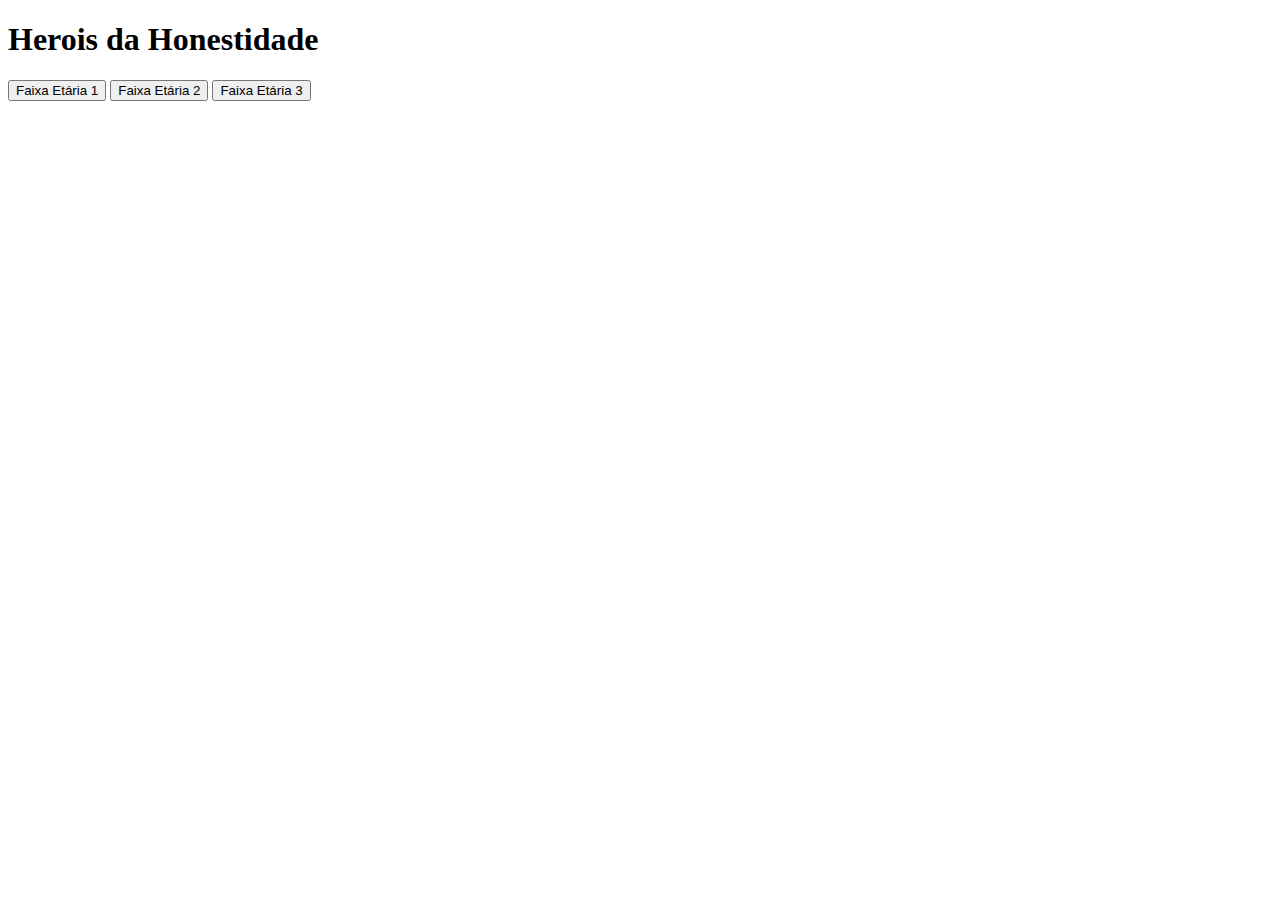
==== index.html @ 6f4913da "fix change html files name to index" ====
<!DOCTYPE html>
<html lang="en">
<head>
    <meta charset="UTF-8">
    <meta name="viewport" content="width=device-width, initial-scale=1.0">
    <meta http-equiv="X-UA-Compatible" content="ie=edge">
    <title>Document</title>
</head>
<body>
    <h1>Herois da Honestidade</h1>
    <button onclick="window.location.replace('./interface/quiz/index.html?faixaetaria=0')">Faixa Etária 1</button>
    <button onclick="window.location.replace('./interface/quiz/index.html?faixaetaria=1')">Faixa Etária 2</button>
    <button onclick="window.location.replace('./interface/quiz/index.html?faixaetaria=2')">Faixa Etária 3</button>
</body>
</html>
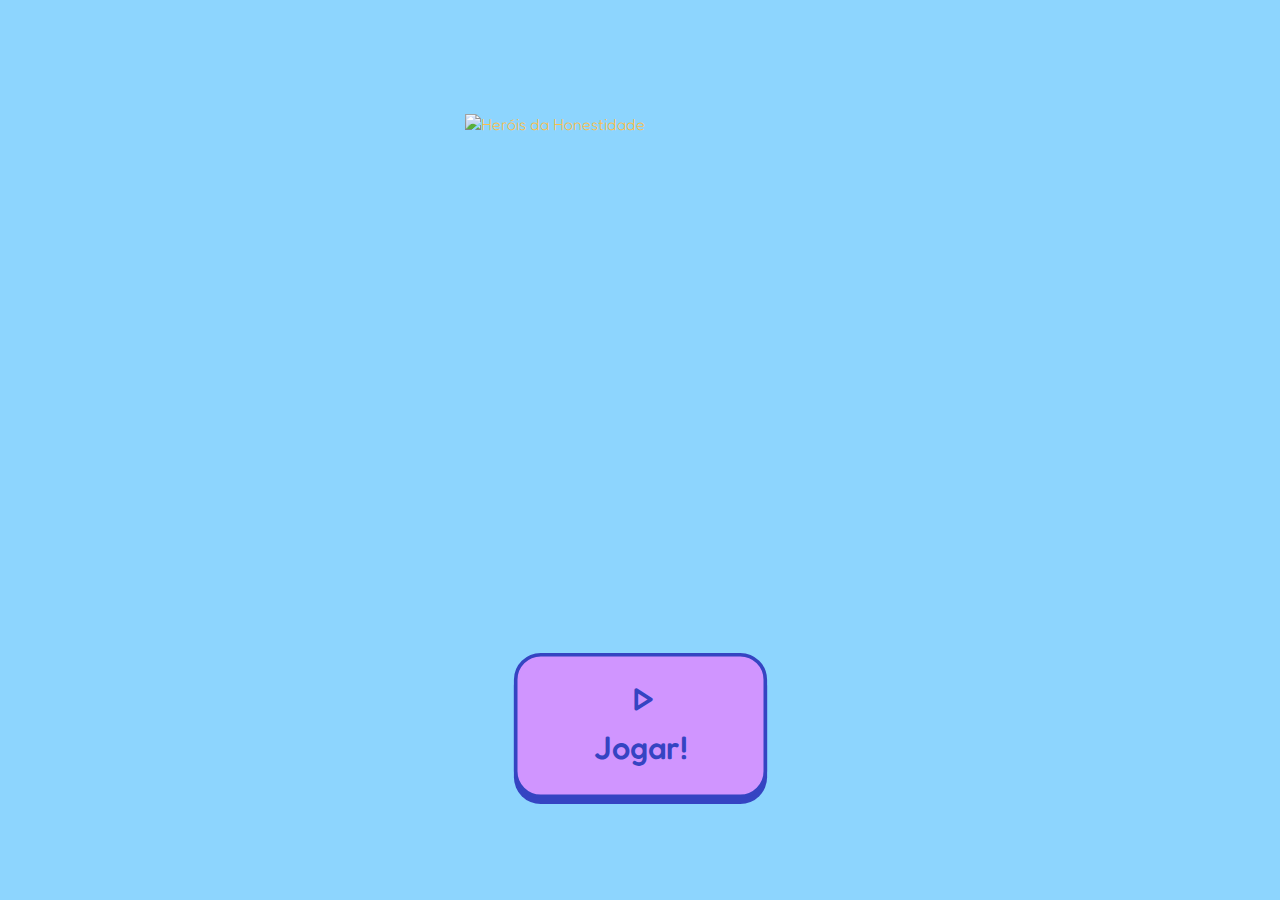
==== commit 2ec33e46: "adicionado interface e animações" ====
--- a/index.html
+++ b/index.html
@@ -1,15 +1,50 @@
 <!DOCTYPE html>
 <html lang="en">
-<head>
-    <meta charset="UTF-8">
-    <meta name="viewport" content="width=device-width, initial-scale=1.0">
-    <meta http-equiv="X-UA-Compatible" content="ie=edge">
+  <head>
+    <meta charset="UTF-8" />
+    <meta name="viewport" content="width=device-width, initial-scale=1.0" />
+    <meta http-equiv="X-UA-Compatible" content="ie=edge" />
     <title>Document</title>
-</head>
-<body>
-    <h1>Herois da Honestidade</h1>
-    <button onclick="window.location.replace('./interface/quiz/index.html?faixaetaria=0')">Faixa Etária 1</button>
-    <button onclick="window.location.replace('./interface/quiz/index.html?faixaetaria=1')">Faixa Etária 2</button>
-    <button onclick="window.location.replace('./interface/quiz/index.html?faixaetaria=2')">Faixa Etária 3</button>
-</body>
-</html>+    <link rel="stylesheet" href="style.css" />
+    <link
+      rel="stylesheet"
+      href="https://fonts.googleapis.com/css2?family=Material+Symbols+Rounded:opsz,wght,FILL,GRAD@48,400,1,0" />
+  </head>
+  <body>
+    <div class="main">
+      <div class="home-screen">
+        <img src="./img/logo2.svg" alt="Heróis da Honestidade" />
+        <button id="play-btn" onclick="showAges()">
+          <span class="material-symbols-rounded"> play_arrow </span>Jogar!
+        </button>
+
+        <div id="age-buttons">
+          <h2>Qual é a sua idade?</h2>
+          <button
+            class="age-btn"
+            onclick="window.location.replace('./interface/quiz/index.html?faixaetaria=0')">
+            4 a 6 anos
+          </button>
+          <button
+            class="age-btn"
+            onclick="window.location.replace('./interface/quiz/index.html?faixaetaria=1')">
+            7 a 9 anos
+          </button>
+          <button
+            class="age-btn"
+            onclick="window.location.replace('./interface/quiz/index.html?faixaetaria=2')">
+            10 a 12 anos
+          </button>
+        </div>
+      </div>
+    </div>
+    <script>
+      const ageButtons = document.getElementById("age-buttons");
+      const playBtn = document.getElementById("play-btn");
+      function showAges() {
+        ageButtons.style.display = "flex";
+        playBtn.style.display = "none";
+      }
+    </script>
+  </body>
+</html>
--- a/style.css
+++ b/style.css
@@ -0,0 +1,198 @@
+@import url('https://fonts.googleapis.com/css2?family=Fredoka:wght@300;400;500;600;700&display=swap');
+
+:root{
+    font-family: 'Fredoka', sans-serif;
+    font-weight: 300;
+    --light: #F8FDFF;
+    --mid: #DFDEFF;
+    --dark: #2D163F;
+    --bg-blue: #8DD5FE;
+    --purple-ligth: #D095FF;
+    --purple-dark: #3544C2;
+    --green-light: #C3FFC9;
+    --green-mid: #53E3A5;
+    --green-dark: #3F98AB;
+    --yellow-light: #FCD87A;
+    --yellow-dark: #E05536;
+}
+
+body{
+    font-family: 'Fredoka', sans-serif;
+    margin: 0;
+    box-sizing: border-box;
+    background-color: var(--bg-blue);
+}
+
+.main{
+    display: flex;
+    flex-direction: column;
+    align-items: center;
+    justify-content: center;
+    height: 100vh;
+    background-image: url("./img/bg.svg");
+    background-size: cover;
+    background-repeat: no-repeat;
+    background-position: left;
+    animation: clouds 10s ease 0s infinite both alternate;
+}
+
+.home-screen{
+    display: flex;
+    flex-direction: column;
+    height: 100%;
+    align-items: center;
+    justify-content: space-around;
+    margin: 4rem 0;
+}
+
+.home-screen img{
+    display: flex;
+    color: #fcbf49;
+    width: 350px;
+    animation: scaleUp 1s cubic-bezier(.84,.09,.17,.97) 0s both;
+}
+
+.home-subtext{
+    display: flex;
+    flex-direction: column;
+    justify-content: center;
+    align-items: center;
+    margin: 0;
+    line-height: 0;
+    margin-bottom: 2rem;
+}
+
+#play-btn{
+    display: flex;
+    padding: 1.5rem 4rem;
+    border-radius: 1.4rem;
+    border: 3px solid var(--purple-dark);
+    font-family: 'Fredoka', sans-serif;
+    font-weight: 500;
+    font-size: 1.7em;
+    display: flex;
+    flex-direction: column;
+    align-items: center;
+    justify-content: space-around;
+    gap: 0.4em;
+    color: var(--purple-dark);
+    background-color: var(--purple-ligth);
+    box-shadow: 0px 5px 0px var(--purple-dark);
+    transition: all 0.2s ease;
+    animation: scaleUp 0.5s ease 0s both;
+}
+.material-symbols-rounded{
+    scale: 1.5;
+}
+
+#play-btn:hover{
+    transform: scale(1.1);
+    box-shadow: 0px 2px 0px var(--green-dark);
+    color: white;
+    background-color: var(--green-mid);
+    border: 4px solid var(--green-dark);
+
+
+}
+
+#play-btn:active{
+    transform: scale(0.9);
+    box-shadow: 0px 0px 0px var(--green-dark);
+    color: var(--green-dark);
+    background-color: var(--green-light);
+    border: 4px solid var(--green-dark);
+    rotate: -15deg;
+}
+
+
+#age-buttons h2{
+    font-weight: 600;
+    color: var(--dark);
+}
+
+#age-buttons{
+    display: none;
+    flex-direction: column;
+    align-items: center;
+    justify-content: center;
+    gap: 20px;
+    animation: scaleUp 0.5s ease 0s both;
+}
+
+.age-btn{
+    font-family: 'Fredoka', sans-serif;
+    background-color: var(--yellow-light);
+    width: 100%;
+    border: 2px solid var(--yellow-dark);
+    color: var(--yellow-dark);
+    font-weight: 500;
+    padding: 1rem;
+    font-size: 1.2em;
+    border-radius: 999px;
+    transition: all 0.2s ease;
+    box-shadow: 0px 5px 0px var(--yellow-dark);
+}
+
+.age-btn:hover{
+    background-color: var(--yellow-light);
+    transform: scale(1.1);
+    color: var(--yellow-dark);
+    border: 2px solid var(--yellow-dark);
+    box-shadow: 0px 2px 0px var(--yellow-dark);
+}
+
+.age-btn:active{
+    background-color: var(--green-light);
+    transform: scale(0.95);
+    color: var(--green-dark);
+    border: 2px solid var(--green-dark);
+    box-shadow: 0px 0px 0px var(--green-dark);
+
+}
+
+@media (max-width: 468px) {
+    .home-screen img{
+        height: 280px;
+    }
+    #play-btn{
+        transform: scale(.9);
+    }
+    #age-buttons{
+        transform: scale(.9);
+    }
+}
+
+@media (min-width: 1020px) {
+        .home-screen img{
+            height: 450px;
+        }
+        #play-btn{
+            transform: scale(1.2);
+        }
+        #age-buttons{
+            transform: scale(1.1);
+        }
+}
+
+
+@keyframes clouds {
+    from{
+        background-position: left;
+    }
+    to{
+        background-position: right;
+    }
+}
+
+@keyframes scaleUp {
+    from{
+        transform: scale(0.5) translateY(200px);
+        padding: 0;
+        opacity: 0;
+
+    }
+    to{
+        transform: scale(1) translateY(0%);
+        opacity: 1;
+    }
+}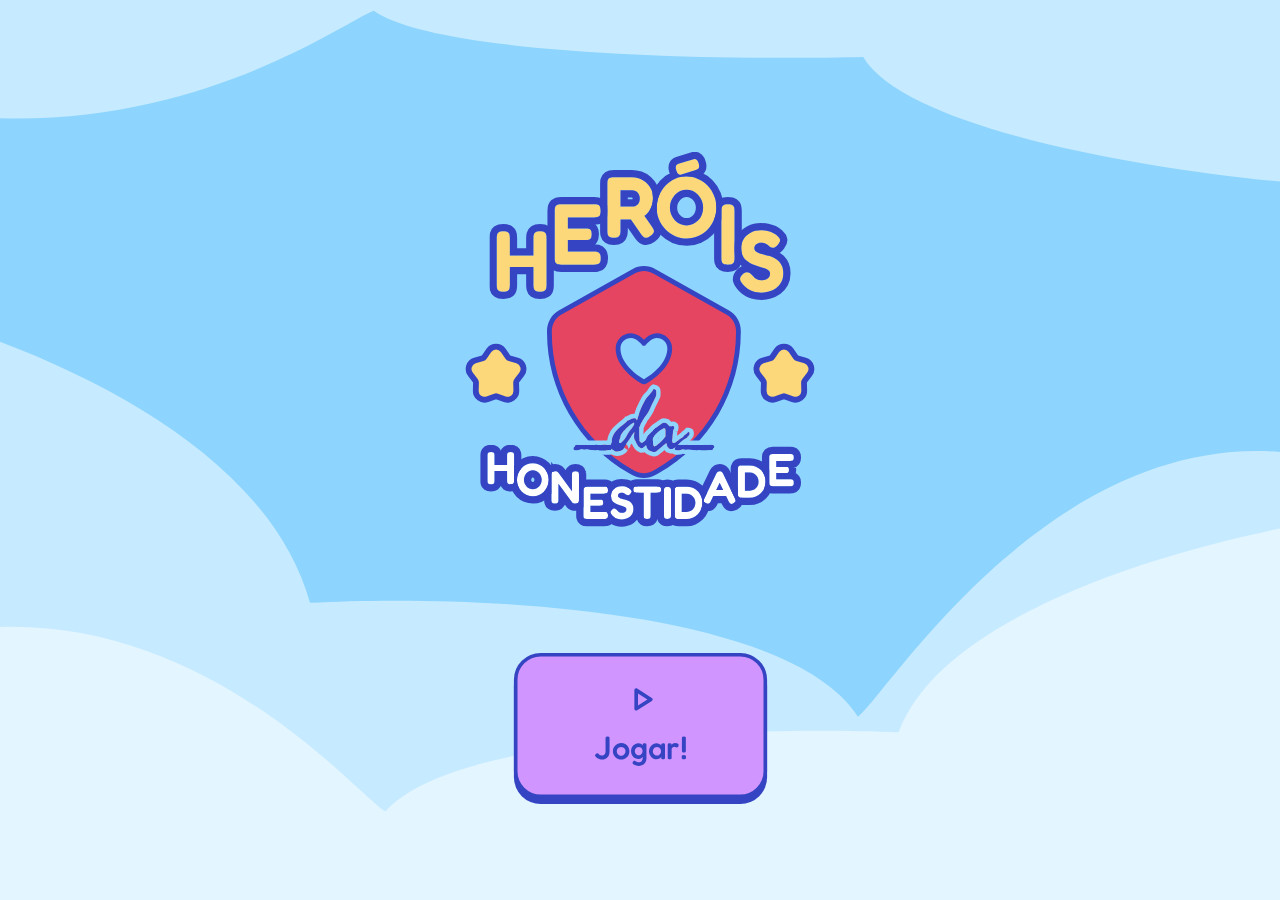
==== commit 3ebed076: "Update index.html" ====
--- a/index.html
+++ b/index.html
@@ -4,7 +4,7 @@
     <meta charset="UTF-8" />
     <meta name="viewport" content="width=device-width, initial-scale=1.0" />
     <meta http-equiv="X-UA-Compatible" content="ie=edge" />
-    <title>Document</title>
+    <title>Heróis da Honestidade!</title>
     <link rel="stylesheet" href="style.css" />
     <link
       rel="stylesheet"
